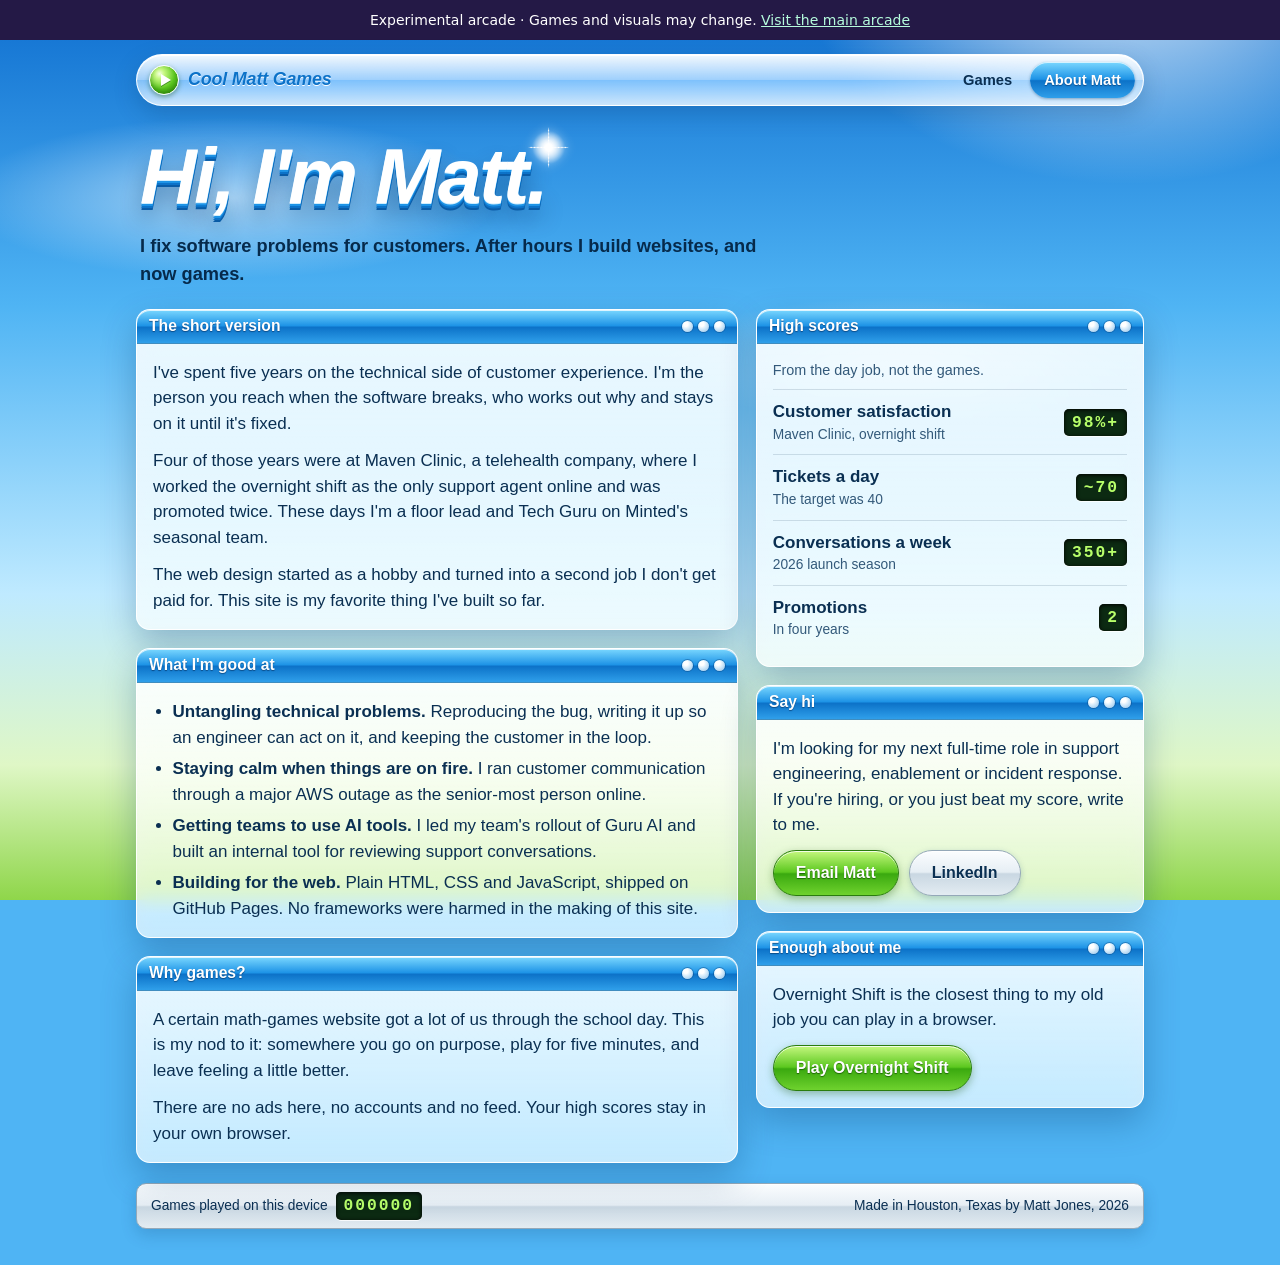
==== about/index.html @ 9b347f87 "Create experimental arcade with background and rendering controls" ====
<!doctype html>
<html lang="en">
<head>
<meta charset="utf-8">
<meta name="viewport" content="width=device-width, initial-scale=1, viewport-fit=cover">
<title>LAB · About Matt | Cool Matt Games</title>
<meta name="description" content="Matt Jones: five years in tech-facing customer experience, building websites and browser games on the side.">
<meta name="theme-color" content="#0f6fd0">
<meta property="og:title" content="About Matt | Cool Matt Games">
<meta property="og:description" content="Five years in tech-facing customer experience, building websites and browser games on the side.">
<meta property="og:type" content="profile">
<meta property="og:url" content="https://coolmattgames.io/about/">
<link rel="canonical" href="https://coolmattgames.io/about/">
<link rel="icon" href="../favicon.svg" type="image/svg+xml">
<link rel="stylesheet" href="../assets/site.css">
</head>
<body><aside style="background:#241946;color:#fff;padding:12px;text-align:center;font:14px system-ui">Experimental arcade · Games and visuals may change. <a style="color:#b5fbdc" href="https://coolmatt.games">Visit the main arcade</a></aside>
<a class="skip" href="#main">Skip to content</a>
<div class="sky-bubbles" aria-hidden="true"></div>

<div class="page">
  <header class="topbar">
    <a class="brand" href="../"><span class="brand-orb" aria-hidden="true"></span>Cool Matt Games</a>
    <nav class="nav" aria-label="Site">
      <a href="../">Games</a>
      <a href="../about/" aria-current="page">About Matt</a>
    </nav>
  </header>

  <main id="main">
    <div class="masthead">
      <h1 class="wordmark">Hi, I'm Matt.</h1>
      <p class="tagline">I fix software problems for customers. After hours I build websites, and now games.</p>
    </div>

    <div class="desk">
      <div class="stack">
        <section class="win" aria-labelledby="short-title">
          <div class="win-bar">
            <h2 id="short-title">The short version</h2>
            <span class="win-dots" aria-hidden="true"><i></i><i></i><i></i></span>
          </div>
          <div class="win-body">
            <p>I've spent five years on the technical side of customer experience. I'm the person you reach when the software breaks, who works out why and stays on it until it's fixed.</p>
            <p>Four of those years were at Maven Clinic, a telehealth company, where I worked the overnight shift as the only support agent online and was promoted twice. These days I'm a floor lead and Tech Guru on Minted's seasonal team.</p>
            <p>The web design started as a hobby and turned into a second job I don't get paid for. This site is my favorite thing I've built so far.</p>
          </div>
        </section>

        <section class="win" aria-labelledby="good-title">
          <div class="win-bar">
            <h2 id="good-title">What I'm good at</h2>
            <span class="win-dots" aria-hidden="true"><i></i><i></i><i></i></span>
          </div>
          <div class="win-body">
            <ul class="plain-list">
              <li><strong>Untangling technical problems.</strong> Reproducing the bug, writing it up so an engineer can act on it, and keeping the customer in the loop.</li>
              <li><strong>Staying calm when things are on fire.</strong> I ran customer communication through a major AWS outage as the senior-most person online.</li>
              <li><strong>Getting teams to use AI tools.</strong> I led my team's rollout of Guru AI and built an internal tool for reviewing support conversations.</li>
              <li><strong>Building for the web.</strong> Plain HTML, CSS and JavaScript, shipped on GitHub Pages. No frameworks were harmed in the making of this site.</li>
            </ul>
          </div>
        </section>

        <section class="win" aria-labelledby="why-title">
          <div class="win-bar">
            <h2 id="why-title">Why games?</h2>
            <span class="win-dots" aria-hidden="true"><i></i><i></i><i></i></span>
          </div>
          <div class="win-body">
            <p>A certain math-games website got a lot of us through the school day. This is my nod to it: somewhere you go on purpose, play for five minutes, and leave feeling a little better.</p>
            <p>There are no ads here, no accounts and no feed. Your high scores stay in your own browser.</p>
          </div>
        </section>
      </div>

      <div class="stack">
        <section class="win" aria-labelledby="scores-title">
          <div class="win-bar">
            <h2 id="scores-title">High scores</h2>
            <span class="win-dots" aria-hidden="true"><i></i><i></i><i></i></span>
          </div>
          <div class="win-body">
            <table class="scores">
              <caption>From the day job, not the games.</caption>
              <tbody>
                <tr><th scope="row">Customer satisfaction<small>Maven Clinic, overnight shift</small></th><td><span class="lcd">98%+</span></td></tr>
                <tr><th scope="row">Tickets a day<small>The target was 40</small></th><td><span class="lcd">~70</span></td></tr>
                <tr><th scope="row">Conversations a week<small>2026 launch season</small></th><td><span class="lcd">350+</span></td></tr>
                <tr><th scope="row">Promotions<small>In four years</small></th><td><span class="lcd">2</span></td></tr>
              </tbody>
            </table>
          </div>
        </section>

        <section class="win" aria-labelledby="hi-title">
          <div class="win-bar">
            <h2 id="hi-title">Say hi</h2>
            <span class="win-dots" aria-hidden="true"><i></i><i></i><i></i></span>
          </div>
          <div class="win-body">
            <p>I'm looking for my next full-time role in support engineering, enablement or incident response. If you're hiring, or you just beat my score, write to me.</p>
            <div class="btn-row">
              <a class="btn" href="mailto:mscottjones24@gmail.com">Email Matt</a>
              <a class="btn btn-quiet" href="https://www.linkedin.com/in/mattjoneshtx" rel="noopener">LinkedIn</a>
            </div>
          </div>
        </section>

        <section class="win" aria-labelledby="play-title">
          <div class="win-bar">
            <h2 id="play-title">Enough about me</h2>
            <span class="win-dots" aria-hidden="true"><i></i><i></i><i></i></span>
          </div>
          <div class="win-body">
            <p>Overnight Shift is the closest thing to my old job you can play in a browser.</p>
            <div class="btn-row">
              <a class="btn" href="../games/overnight-shift/">Play Overnight Shift</a>
            </div>
          </div>
        </section>
      </div>
    </div>
  </main>

  <footer class="status">
    <p>Games played on this device <span class="lcd" data-plays>000000</span></p>
    <p>Made in Houston, Texas by Matt Jones, 2026</p>
  </footer>
</div>

<script src="../assets/site.js"></script>
</body>
</html>
---- assets/site.css ----
/* Cool Matt Games: shared styles.
   Look: Frutiger Aero sky and glass, with Y2K window chrome. No web fonts, no third-party requests. */

:root {
  --sky-1: #0f6fd0;
  --sky-2: #4fb4f4;
  --sky-3: #bfeaff;
  --meadow-1: #dff7c6;
  --meadow-2: #8fd64a;

  --ink: #0a2f52;
  --ink-2: #33597a;

  --aqua-1: #7ad7ff;
  --aqua-2: #1d93e6;
  --aqua-3: #0c72c8;

  --lime-1: #c4f77e;
  --lime-2: #5cc81f;
  --lime-3: #2f8f0a;

  --sun: #ffd23f;
  --chrome-1: #fbfdff;
  --chrome-2: #c9d7e2;
  --chrome-3: #94a8b8;

  --font: "Frutiger", "Myriad Pro", "Segoe UI", "Lucida Grande", "Trebuchet MS", Tahoma, Verdana, sans-serif;
  --font-display: "Trebuchet MS", "Lucida Grande", "Segoe UI", Tahoma, sans-serif;
  --font-lcd: "Courier New", Courier, monospace;
}

*, *::before, *::after { box-sizing: border-box; }

html { color-scheme: light; -webkit-text-size-adjust: 100%; }

body {
  margin: 0;
  min-height: 100vh;
  min-height: 100dvh;
  font: 17px/1.5 var(--font);
  color: var(--ink);
  background: var(--sky-2);
  overflow-x: hidden;
}

/* The sky sits on a fixed layer so it holds still on phones too. */
body::before {
  content: "";
  position: fixed;
  inset: 0;
  z-index: -2;
  background:
    radial-gradient(42vmax 30vmax at 88% -6%, rgba(255, 255, 255, .9), rgba(255, 255, 255, 0) 62%),
    radial-gradient(30vmax 9vmax at 18% 22%, rgba(255, 255, 255, .55), rgba(255, 255, 255, 0) 70%),
    radial-gradient(26vmax 7vmax at 70% 40%, rgba(255, 255, 255, .4), rgba(255, 255, 255, 0) 70%),
    linear-gradient(180deg, var(--sky-1) 0%, var(--sky-2) 34%, var(--sky-3) 66%, var(--meadow-1) 85%, var(--meadow-2) 100%);
}

img, canvas, svg { max-width: 100%; }
a { color: var(--aqua-3); }
h1, h2, h3, p { margin: 0; }

:focus-visible {
  outline: 3px solid var(--sun);
  outline-offset: 3px;
  border-radius: 6px;
}

.skip {
  position: absolute; left: 12px; top: -60px;
  background: #fff; color: var(--ink); padding: 8px 12px; border-radius: 8px; z-index: 10;
}
.skip:focus { top: 12px; }

/* ---------- ambient bubbles (decorative) ---------- */
.sky-bubbles { position: fixed; inset: 0; z-index: -1; overflow: hidden; pointer-events: none; }
.sky-bubbles span {
  position: absolute;
  bottom: -140px;
  left: var(--x);
  width: var(--s);
  height: var(--s);
  border-radius: 50%;
  background:
    radial-gradient(circle at 32% 28%, rgba(255, 255, 255, .95) 0 7%, rgba(255, 255, 255, 0) 22%),
    radial-gradient(circle at 50% 50%, rgba(255, 255, 255, 0) 55%, rgba(255, 255, 255, .55) 96%, rgba(255, 255, 255, .15) 100%);
  box-shadow: inset 0 0 12px rgba(255, 255, 255, .5);
  animation: drift var(--d) linear var(--delay) infinite;
  opacity: .8;
}
@keyframes drift {
  from { transform: translate3d(0, 0, 0); }
  to { transform: translate3d(var(--sway), -125vh, 0); }
}

/* ---------- page frame ---------- */
.page { max-width: 1040px; margin: 0 auto; padding: 14px 16px 36px; }

.topbar {
  display: flex; align-items: center; justify-content: space-between; gap: 10px;
  padding: 7px 8px 7px 12px;
  border-radius: 999px;
  border: 1px solid rgba(255, 255, 255, .95);
  background: linear-gradient(180deg, rgba(255, 255, 255, .95) 0%, rgba(255, 255, 255, .62) 49%, rgba(226, 243, 255, .55) 51%, rgba(255, 255, 255, .78) 100%);
  box-shadow: 0 8px 22px rgba(8, 60, 110, .25), inset 0 1px 0 #fff;
  -webkit-backdrop-filter: blur(10px) saturate(1.3);
  backdrop-filter: blur(10px) saturate(1.3);
}

.brand {
  display: inline-flex; align-items: center; gap: 9px;
  text-decoration: none; color: var(--aqua-3);
  font: italic 800 1.12rem/1 var(--font-display);
  letter-spacing: -.01em;
  text-shadow: 0 1px 0 #fff;
  white-space: nowrap;
}
.brand-orb {
  flex: none; width: 30px; height: 30px; border-radius: 50%;
  background: radial-gradient(circle at 34% 28%, #f4ffe0 0, var(--lime-1) 18%, var(--lime-2) 56%, var(--lime-3) 100%);
  border: 1.5px solid #fff;
  box-shadow: 0 2px 5px rgba(0, 60, 0, .4), inset 0 -3px 5px rgba(20, 90, 0, .45);
  position: relative;
}
.brand-orb::after {
  content: ""; position: absolute; left: 11px; top: 8px;
  border-left: 10px solid #fff; border-top: 6px solid transparent; border-bottom: 6px solid transparent;
  filter: drop-shadow(0 1px 0 rgba(0, 70, 0, .5));
}

.nav { display: flex; gap: 4px; }
.nav a {
  display: inline-block; padding: 7px 14px; border-radius: 999px;
  font-weight: 700; font-size: .92rem; text-decoration: none; color: var(--ink);
  white-space: nowrap;
}
.nav a:hover { background: rgba(255, 255, 255, .8); }
.nav a[aria-current="page"] {
  color: #fff;
  text-shadow: 0 1px 1px rgba(5, 50, 100, .6);
  background: linear-gradient(180deg, var(--aqua-1) 0%, var(--aqua-2) 48%, var(--aqua-3) 52%, #2f9fea 100%);
  box-shadow: inset 0 1px 0 rgba(255, 255, 255, .7), 0 1px 3px rgba(8, 60, 110, .4);
}

/* ---------- masthead ---------- */
.masthead { padding: 34px 4px 22px; }
.wordmark {
  position: relative; display: inline-block;
  font: italic 800 clamp(2.5rem, 10.5vw, 4.9rem)/.92 var(--font-display);
  letter-spacing: -.03em;
  color: #fff;
  text-shadow:
    0 1px 0 #cfeeff,
    0 3px 0 var(--aqua-2),
    0 5px 0 var(--aqua-3),
    0 7px 0 #095ba6,
    0 14px 22px rgba(6, 50, 100, .45);
}
/* One lens-flare sparkle on the wordmark: the single piece of Y2K jewelry on the page. */
.wordmark::after {
  content: ""; position: absolute; right: -.28em; top: -.16em; width: .5em; height: .5em;
  background:
    radial-gradient(circle, #fff 0 12%, rgba(255, 255, 255, 0) 60%),
    conic-gradient(from 0deg, transparent 0 43deg, #fff 45deg, transparent 47deg 133deg, #fff 135deg, transparent 137deg 223deg, #fff 225deg, transparent 227deg 313deg, #fff 315deg, transparent 317deg);
  border-radius: 50%;
  transform: rotate(45deg);
  filter: drop-shadow(0 0 6px #fff);
}
.tagline {
  margin-top: 20px; max-width: 34em;
  font-size: 1.14rem; font-weight: 600; color: #062a4b;
}

/* ---------- windows ---------- */
.desk { display: grid; gap: 18px; grid-template-columns: minmax(0, 1.55fr) minmax(0, 1fr); align-items: start; }
.desk > .wide { grid-column: 1 / -1; }
.stack { display: grid; gap: 18px; }

.win {
  border-radius: 14px;
  border: 1px solid rgba(255, 255, 255, .95);
  background: linear-gradient(180deg, rgba(255, 255, 255, .9), rgba(255, 255, 255, .7));
  box-shadow: 0 14px 34px rgba(8, 60, 110, .3), inset 0 1px 0 #fff;
  -webkit-backdrop-filter: blur(10px) saturate(1.3);
  backdrop-filter: blur(10px) saturate(1.3);
}
.win-bar {
  display: flex; align-items: center; justify-content: space-between; gap: 10px;
  padding: 7px 12px;
  border-radius: 13px 13px 0 0;
  border-bottom: 1px solid rgba(8, 70, 130, .5);
  background: linear-gradient(180deg, var(--aqua-1) 0%, var(--aqua-2) 48%, var(--aqua-3) 52%, #2f9fea 100%);
  box-shadow: inset 0 1px 0 rgba(255, 255, 255, .75);
  color: #fff;
}
.win-bar h1, .win-bar h2 {
  font: 700 .98rem/1.2 var(--font);
  text-shadow: 0 1px 1px rgba(5, 50, 100, .65);
}
.win-dots { display: flex; gap: 5px; }
.win-dots i {
  width: 11px; height: 11px; border-radius: 50%;
  background: radial-gradient(circle at 35% 30%, #fff 0 20%, #d7ecfb 45%, #8fbfe6 100%);
  box-shadow: 0 0 0 1px rgba(8, 70, 130, .45);
}
.win-body { padding: 16px; }
.win-body > * + * { margin-top: 12px; }
.win-body h3 { font: 800 1.3rem/1.15 var(--font-display); letter-spacing: -.01em; }
.win-body p { max-width: 62ch; }

/* ---------- buttons ---------- */
.btn {
  display: inline-flex; align-items: center; justify-content: center; gap: 8px;
  min-height: 46px; padding: 10px 22px;
  border-radius: 999px;
  font: 700 1rem/1 var(--font);
  text-decoration: none; cursor: pointer;
  color: #fff;
  text-shadow: 0 1px 1px rgba(15, 70, 0, .7);
  border: 1px solid #2a7d0e;
  background: linear-gradient(180deg, var(--lime-1) 0%, var(--lime-2) 48%, #3aa90f 52%, #6fd22e 100%);
  box-shadow: inset 0 1px 0 rgba(255, 255, 255, .8), 0 3px 8px rgba(20, 80, 0, .35);
}
.btn:hover { filter: brightness(1.06); }
.btn:active { transform: translateY(1px); box-shadow: inset 0 2px 5px rgba(0, 50, 0, .45); }

.btn-quiet {
  color: var(--ink);
  text-shadow: 0 1px 0 #fff;
  border-color: var(--chrome-3);
  background: linear-gradient(180deg, var(--chrome-1) 0%, #e6eef4 48%, var(--chrome-2) 52%, #e3ecf2 100%);
  box-shadow: inset 0 1px 0 #fff, 0 2px 6px rgba(8, 60, 110, .22);
}
.btn:disabled { opacity: .5; cursor: default; filter: none; }
.btn-row { display: flex; flex-wrap: wrap; gap: 10px; }

/* ---------- featured game preview ---------- */
.preview {
  position: relative; display: block; overflow: hidden;
  aspect-ratio: 16 / 10;
  border-radius: 10px;
  background: linear-gradient(180deg, #071a3d 0%, #16408a 62%, #4f6fc4 100%);
  box-shadow: inset 0 0 0 1px rgba(255, 255, 255, .35), inset 0 3px 14px rgba(0, 0, 0, .55);
}
.preview .star { position: absolute; width: 2px; height: 2px; border-radius: 50%; background: #fff; left: var(--x); top: var(--y); opacity: .8; }
.preview .b {
  position: absolute; left: var(--x); bottom: -24%;
  width: var(--s); aspect-ratio: 1; border-radius: 50%;
  background:
    radial-gradient(circle at 32% 26%, rgba(255, 255, 255, .95) 0 9%, rgba(255, 255, 255, 0) 30%),
    radial-gradient(circle at 40% 35%, var(--c1), var(--c2) 70%, var(--c3) 100%);
  box-shadow: inset 0 0 0 1.5px rgba(255, 255, 255, .55);
  animation: rise var(--d) linear var(--delay) infinite;
}
@keyframes rise {
  from { transform: translateY(0); }
  to { transform: translateY(-640%); }
}
.b.ticket { --c1: #9be3ff; --c2: #39b8f2; --c3: #0f78cf; }
.b.vip { --c1: #fff0a6; --c2: #ffc928; --c3: #d98a00; }
.b.esc { --c1: #ffb3b5; --c2: #ff5a5f; --c3: #c2181f; }
.b.macro { --c1: #d5ff9f; --c2: #5fd235; --c3: #2f8f0a; }

.orb-play {
  position: absolute; left: 50%; top: 50%; transform: translate(-50%, -50%);
  width: clamp(76px, 20%, 104px); aspect-ratio: 1; border-radius: 50%;
  background: radial-gradient(circle at 35% 26%, #f6ffe6 0, var(--lime-1) 16%, var(--lime-2) 55%, var(--lime-3) 100%);
  border: 3px solid #fff;
  box-shadow: 0 8px 22px rgba(0, 0, 0, .5), inset 0 -8px 14px rgba(20, 90, 0, .5);
}
.orb-play::after {
  content: ""; position: absolute; left: 39%; top: 28%;
  width: 0; height: 0;
  border-left: clamp(22px, 5vw, 30px) solid #fff;
  border-top: clamp(14px, 3.2vw, 19px) solid transparent;
  border-bottom: clamp(14px, 3.2vw, 19px) solid transparent;
  filter: drop-shadow(0 2px 0 rgba(0, 70, 0, .5));
}
.preview:hover .orb-play { filter: brightness(1.08); }

/* ---------- game shelf ---------- */
.shelf { display: grid; gap: 12px; grid-template-columns: repeat(auto-fit, minmax(260px, 1fr)); }
.cart {
  display: grid; grid-template-columns: 64px 1fr; gap: 14px; align-items: center;
  padding: 12px 14px;
  border-radius: 12px;
  border: 1px solid #fff;
  background: linear-gradient(180deg, rgba(255, 255, 255, .95), rgba(232, 245, 255, .85));
  box-shadow: 0 2px 8px rgba(8, 60, 110, .18);
  text-decoration: none; color: inherit;
}
a.cart:hover { box-shadow: 0 0 0 2px var(--aqua-1), 0 4px 12px rgba(8, 60, 110, .28); }
.cart-art {
  width: 64px; height: 64px; border-radius: 50%;
  background:
    radial-gradient(circle at 32% 26%, rgba(255, 255, 255, .95) 0 9%, rgba(255, 255, 255, 0) 30%),
    radial-gradient(circle at 40% 35%, #9be3ff, #39b8f2 70%, #0f78cf 100%);
  box-shadow: inset 0 0 0 2px rgba(255, 255, 255, .6), 0 3px 8px rgba(8, 60, 110, .35);
}
.cart-art.soon {
  background:
    radial-gradient(circle at 32% 26%, rgba(255, 255, 255, .95) 0 9%, rgba(255, 255, 255, 0) 30%),
    radial-gradient(circle at 40% 35%, #f3f7fa, #c9d7e2 70%, #94a8b8 100%);
}
.cart-art.shapes {
  background:
    radial-gradient(circle at 32% 26%, rgba(255, 255, 255, .95) 0 9%, rgba(255, 255, 255, 0) 30%),
    radial-gradient(circle at 40% 35%, #ffb3b5, #ff5a5f 70%, #c2181f 100%);
}
.cart-art.corner {
  background:
    radial-gradient(circle at 32% 26%, rgba(255, 255, 255, .95) 0 9%, rgba(255, 255, 255, 0) 30%),
    radial-gradient(circle at 40% 35%, #fff0a6, #ffc928 70%, #d98a00 100%);
}
.cart-art.bomb {
  background:
    radial-gradient(circle at 32% 26%, rgba(255, 255, 255, .95) 0 9%, rgba(255, 255, 255, 0) 30%),
    radial-gradient(circle at 40% 35%, #8fe3d6, #2f8f86 70%, #0f4a45 100%);
}
.cart strong { display: block; font: 800 1.08rem/1.2 var(--font-display); }
.cart span { display: block; font-size: .92rem; color: var(--ink-2); }

/* ---------- about page ---------- */
.avatar {
  flex: none; width: 76px; height: 76px; border-radius: 50%;
  display: grid; place-items: center;
  font: italic 800 1.7rem/1 var(--font-display); color: #fff;
  text-shadow: 0 2px 2px rgba(5, 50, 100, .6);
  background:
    radial-gradient(circle at 32% 24%, rgba(255, 255, 255, .95) 0 8%, rgba(255, 255, 255, 0) 30%),
    radial-gradient(circle at 40% 35%, var(--aqua-1), var(--aqua-2) 65%, var(--aqua-3) 100%);
  border: 2px solid #fff;
  box-shadow: 0 4px 10px rgba(8, 60, 110, .4), inset 0 -6px 10px rgba(5, 60, 120, .45);
}
.who { display: flex; gap: 14px; align-items: center; }
.who p { font-size: .98rem; }

.scores { width: 100%; border-collapse: collapse; }
.scores caption { text-align: left; font-size: .9rem; color: var(--ink-2); padding-bottom: 8px; }
.scores th, .scores td { padding: 9px 0; border-top: 1px solid rgba(10, 47, 82, .14); text-align: left; vertical-align: middle; }
.scores th { font-weight: 600; padding-right: 12px; }
.scores th small { display: block; font-weight: 400; font-size: .86rem; color: var(--ink-2); }
.scores td { text-align: right; white-space: nowrap; }

.lcd {
  display: inline-block;
  font: 700 1.02rem/1 var(--font-lcd); letter-spacing: .12em;
  color: #b8ff6a; background: #0c2a12;
  padding: 6px 8px 5px; border-radius: 5px;
  box-shadow: inset 0 1px 4px #000, 0 1px 0 rgba(255, 255, 255, .8);
}

.plain-list { margin: 0; padding-left: 1.15em; }
.plain-list li + li { margin-top: 6px; }

/* ---------- status bar ---------- */
.status {
  margin-top: 20px;
  display: flex; flex-wrap: wrap; gap: 8px 18px; align-items: center; justify-content: space-between;
  padding: 8px 14px;
  border-radius: 10px;
  border: 1px solid var(--chrome-3);
  background: linear-gradient(180deg, var(--chrome-1) 0%, #e6eef4 48%, var(--chrome-2) 52%, #e3ecf2 100%);
  box-shadow: inset 0 1px 0 #fff, 0 6px 16px rgba(8, 60, 110, .2);
  font-size: .86rem;
}
.status p { display: flex; align-items: center; gap: 8px; }

/* ---------- game page ---------- */
.game-desk { display: grid; gap: 18px; grid-template-columns: minmax(0, 500px) minmax(0, 1fr); align-items: start; margin-top: 18px; }
.game-win .win-body { padding: 10px; }

.stage {
  position: relative; margin: 0 auto;
  width: min(100%, 460px, calc((100vh - 150px) * 2 / 3));
  width: min(100%, 460px, calc((100dvh - 150px) * 2 / 3));
  min-width: 250px;
  aspect-ratio: 2 / 3;
  border-radius: 10px; overflow: hidden;
  background: #071a3d;
  box-shadow: inset 0 0 0 1px rgba(255, 255, 255, .35), 0 2px 10px rgba(0, 0, 0, .35);
}
.stage canvas { display: block; width: 100%; height: 100%; touch-action: none; -webkit-user-select: none; user-select: none; -webkit-tap-highlight-color: transparent; }

.screen {
  position: absolute; inset: 0;
  display: flex; flex-direction: column; align-items: center; justify-content: center; gap: 12px;
  padding: 18px; text-align: center;
  color: #fff;
  background: rgba(5, 20, 50, .72);
  -webkit-backdrop-filter: blur(3px);
  backdrop-filter: blur(3px);
}
.screen[hidden] { display: none; }
.screen h2 {
  font: italic 800 clamp(1.7rem, 8vw, 2.4rem)/1 var(--font-display); letter-spacing: -.02em;
  text-shadow: 0 2px 0 var(--aqua-3), 0 6px 14px rgba(0, 0, 0, .5);
}
.screen p { max-width: 26em; font-size: .98rem; }
.screen a { color: #bfeaff; }
.screen dl { display: grid; grid-template-columns: auto auto; gap: 6px 14px; margin: 0; text-align: left; align-items: center; }
.screen dt { font-size: .92rem; }
.screen dd { margin: 0; text-align: right; }

.controls { display: flex; flex-wrap: wrap; justify-content: center; gap: 8px; margin-top: 10px; }
.controls .btn { min-height: 44px; padding: 8px 16px; font-size: .92rem; }

.legend { list-style: none; margin: 0; padding: 0; display: grid; gap: 10px; }
.legend li { display: grid; grid-template-columns: 34px 1fr; gap: 12px; align-items: center; font-size: .96rem; }
.legend i {
  width: 34px; height: 34px; border-radius: 50%;
  background:
    radial-gradient(circle at 32% 26%, rgba(255, 255, 255, .95) 0 9%, rgba(255, 255, 255, 0) 30%),
    radial-gradient(circle at 40% 35%, var(--c1), var(--c2) 70%, var(--c3) 100%);
  box-shadow: inset 0 0 0 1.5px rgba(255, 255, 255, .6), 0 2px 5px rgba(8, 60, 110, .3);
}
.legend .ticket { --c1: #9be3ff; --c2: #39b8f2; --c3: #0f78cf; }
.legend .vip { --c1: #fff0a6; --c2: #ffc928; --c3: #d98a00; }
.legend .esc { --c1: #ffb3b5; --c2: #ff5a5f; --c3: #c2181f; }
.legend .spam { --c1: #eef2f5; --c2: #a9b6c1; --c3: #6f7f8c; }
.legend .coffee { --c1: #f3d9b8; --c2: #c98a4b; --c3: #7f4a1c; }
.legend .macro { --c1: #d5ff9f; --c2: #5fd235; --c3: #2f8f0a; }

/* ---------- small screens ---------- */
@media (max-width: 900px) {
  .game-desk { grid-template-columns: minmax(0, 1fr); }
}
@media (max-width: 820px) {
  .desk { grid-template-columns: minmax(0, 1fr); }
  .masthead { padding: 26px 2px 18px; }
}
@media (max-width: 420px) {
  .page { padding: 10px 12px 28px; }
  .brand { font-size: 1rem; gap: 7px; }
  .brand-orb { width: 26px; height: 26px; }
  .brand-orb::after { left: 9px; top: 6px; }
  .nav a { padding: 7px 10px; font-size: .88rem; }
  .win-body { padding: 14px; }
}

@media (prefers-reduced-motion: reduce) {
  .sky-bubbles span, .preview .b { animation: none; }
  .sky-bubbles span { bottom: var(--rest, 30%); }
  .preview .b { bottom: var(--rest, 30%); }
}
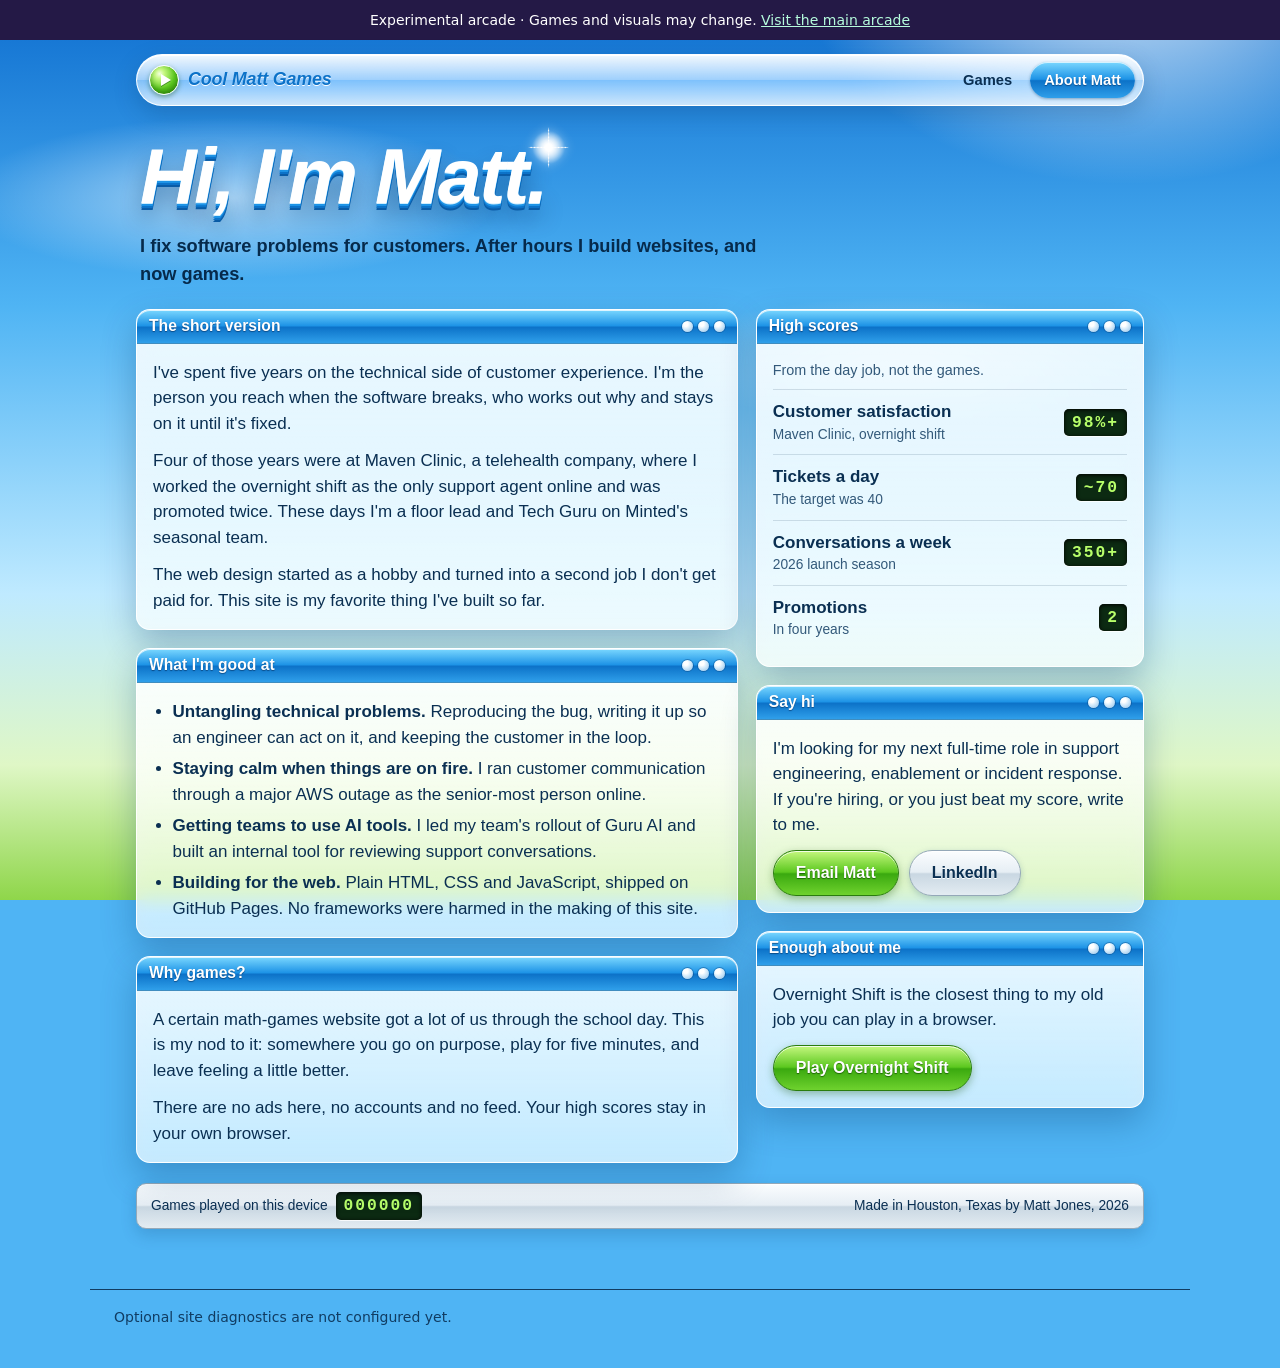
==== commit ff84d1ef: "Add isolated lab monitoring and release script" ====
--- a/about/index.html
+++ b/about/index.html
@@ -13,6 +13,8 @@
 <link rel="canonical" href="https://coolmattgames.io/about/">
 <link rel="icon" href="../favicon.svg" type="image/svg+xml">
 <link rel="stylesheet" href="../assets/site.css">
+<script defer src="../assets/monitoring-config.js"></script>
+<script defer src="../assets/monitoring.js"></script>
 </head>
 <body><aside style="background:#241946;color:#fff;padding:12px;text-align:center;font:14px system-ui">Experimental arcade · Games and visuals may change. <a style="color:#b5fbdc" href="https://coolmatt.games">Visit the main arcade</a></aside>
 <a class="skip" href="#main">Skip to content</a>
